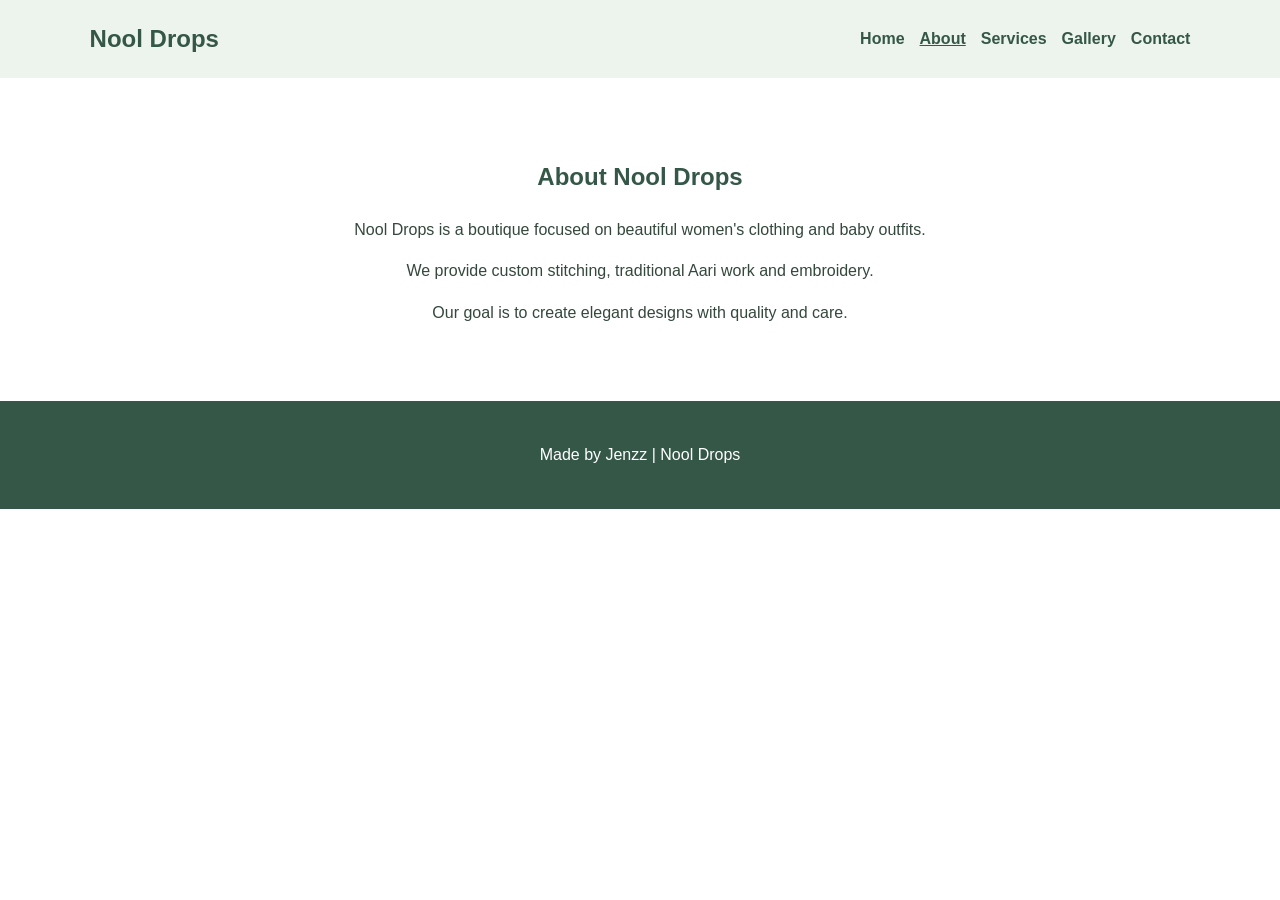
==== about.html @ c2486a04 "Update website" ====
<!DOCTYPE html>
<html lang="en">
<head>
  <meta charset="UTF-8">
  <meta name="viewport" content="width=device-width, initial-scale=1.0">
  <title>About | Nool Drops</title>
  <link rel="stylesheet" href="style.css">
</head>
<body>
  <header>
    <h2>Nool Drops</h2>
    <nav>
      <a href="index.html">Home</a>
      <a href="about.html">About</a>
      <a href="services.html">Services</a>
      <a href="gallery.html">Gallery</a>
      <a href="contact.html">Contact</a>
    </nav>
  </header>

  <section class="content">
    <h1>About Nool Drops</h1>
    <p>Nool Drops is a boutique focused on beautiful women's clothing and baby outfits.</p>
    <p>We provide custom stitching, traditional Aari work and embroidery.</p>
    <p>Our goal is to create elegant designs with quality and care.</p>
  </section>

  <footer><p>Made by Jenzz | Nool Drops</p></footer>
  <script src="script.js"></script>
</body>
</html>
---- style.css ----
* {
  box-sizing: border-box;
}

body {
  margin: 0;
  font-family: Arial, sans-serif;
  color: #34483b;
  background: #ffffff;
  line-height: 1.6;
}

header {
  background: #edf4ee;
  padding: 20px 7%;
  display: flex;
  justify-content: space-between;
  align-items: center;
  flex-wrap: wrap;
  gap: 15px;
}

header h2 {
  color: #355747;
  margin: 0;
}

nav {
  display: flex;
  flex-wrap: wrap;
  gap: 15px;
}

nav a {
  text-decoration: none;
  color: #355747;
  font-weight: bold;
}

nav a:hover {
  color: #8da995;
}

.hero {
  padding: 100px 7%;
  text-align: center;
  background: #edf4ee;
}

.hero h1 {
  font-size: 42px;
  color: #355747;
}

.hero p {
  font-size: 18px;
}

.content {
  padding: 60px 7%;
  text-align: center;
}

.content h1,
.content h2 {
  color: #355747;
}

.service {
  display: inline-block;
  width: 230px;
  max-width: 100%;
  margin: 12px;
  padding: 20px;
  border: 1px solid #dce6dc;
  border-radius: 8px;
  vertical-align: top;
}

.button {
  display: inline-block;
  padding: 12px 20px;
  margin: 8px;
  background: #355747;
  color: white;
  text-decoration: none;
  border-radius: 5px;
}

.button:hover {
  background: #8da995;
}

.gallery {
  display: grid;
  grid-template-columns: repeat(auto-fit, minmax(220px, 1fr));
  gap: 20px;
  margin-top: 25px;
}

.gallery img {
  width: 100%;
  height: 280px;
  object-fit: cover;
  border-radius: 8px;
}

footer {
  padding: 25px;
  text-align: center;
  background: #355747;
  color: white;
}

@media (max-width: 600px) {
  header {
    flex-direction: column;
  }

  .hero {
    padding: 65px 5%;
  }

  .hero h1 {
    font-size: 32px;
  }

  nav {
    justify-content: center;
  }
}
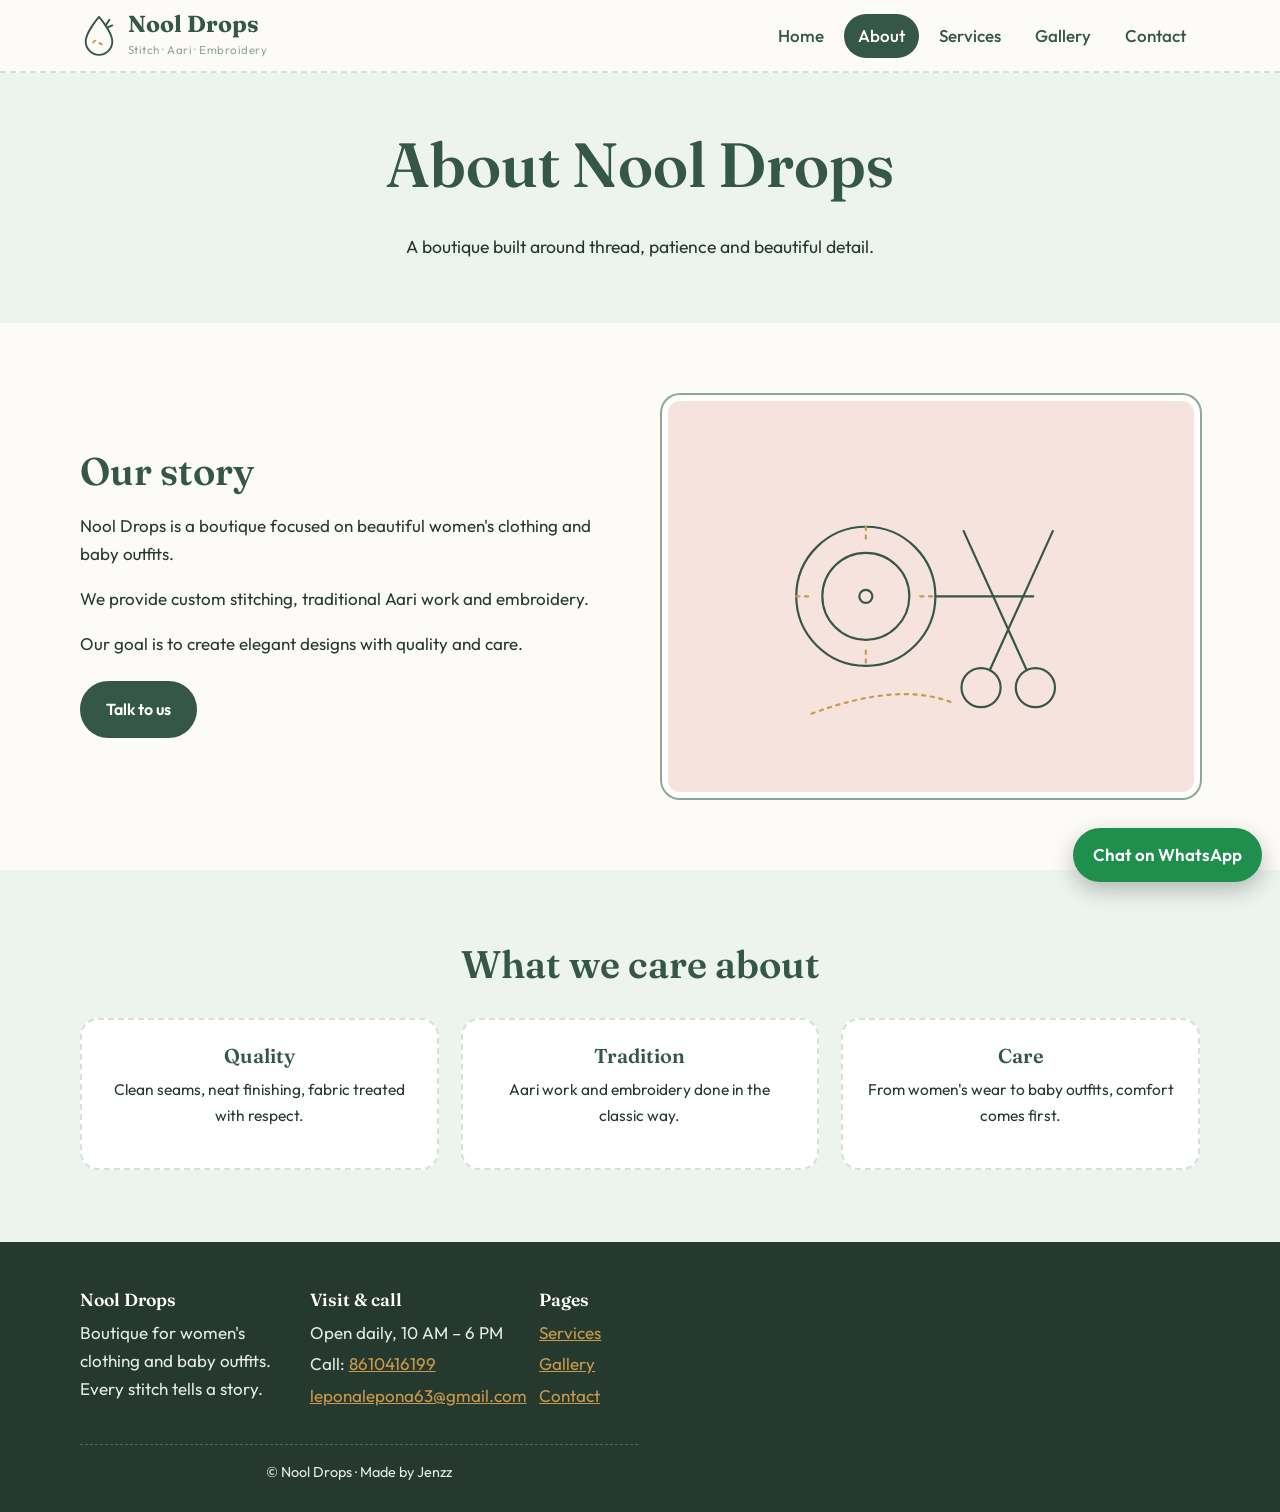
==== commit 3fa18080: "Replace existing website files" ====
--- a/about.html
+++ b/about.html
@@ -1,32 +1,57 @@
-
-<!DOCTYPE html>
-<html lang="en">
-<head>
-  <meta charset="UTF-8">
-  <meta name="viewport" content="width=device-width, initial-scale=1.0">
-  <title>About | Nool Drops</title>
-  <link rel="stylesheet" href="style.css">
-</head>
-<body>
-  <header>
-    <h2>Nool Drops</h2>
-    <nav>
-      <a href="index.html">Home</a>
-      <a href="about.html">About</a>
-      <a href="services.html">Services</a>
-      <a href="gallery.html">Gallery</a>
-      <a href="contact.html">Contact</a>
-    </nav>
-  </header>
-
-  <section class="content">
-    <h1>About Nool Drops</h1>
-    <p>Nool Drops is a boutique focused on beautiful women's clothing and baby outfits.</p>
-    <p>We provide custom stitching, traditional Aari work and embroidery.</p>
-    <p>Our goal is to create elegant designs with quality and care.</p>
-  </section>
-
-  <footer><p>Made by Jenzz | Nool Drops</p></footer>
-  <script src="script.js"></script>
-</body>
-</html>
+<!DOCTYPE html>
+<html lang="en">
+<head>
+  <meta charset="UTF-8">
+  <meta name="viewport" content="width=device-width, initial-scale=1.0">
+  <title>About | Nool Drops</title>
+  <meta name="description" content="About Nool Drops boutique.">
+  <link rel="preconnect" href="https://fonts.googleapis.com">
+  <link rel="preconnect" href="https://fonts.gstatic.com" crossorigin>
+  <link href="https://fonts.googleapis.com/css2?family=Fraunces:wght@500;600;700&family=Outfit:wght@400;500;600&display=swap" rel="stylesheet">
+  <link rel="stylesheet" href="style.css">
+</head>
+<body>
+  <header>
+    <div class="wrap bar">
+      <a class="brand" href="index.html" aria-label="Nool Drops home">
+        <span class="art" data-art="logo"></span>
+        <span><b>Nool Drops</b><small>Stitch &middot; Aari &middot; Embroidery</small></span>
+      </a>
+      <button class="menu" aria-expanded="false" aria-label="Open menu">Menu</button>
+      <nav><a href="index.html">Home</a><a href="about.html">About</a><a href="services.html">Services</a><a href="gallery.html">Gallery</a><a href="contact.html">Contact</a></nav>
+    </div>
+  </header>
+
+  <div class="page-title"><div class="wrap"><h1>About Nool Drops</h1><p>A boutique built around thread, patience and beautiful detail.</p></div></div>
+  <section>
+    <div class="wrap split">
+      <div>
+        <h2>Our story</h2>
+        <p>Nool Drops is a boutique focused on beautiful women's clothing and baby outfits.</p>
+        <p>We provide custom stitching, traditional Aari work and embroidery.</p>
+        <p>Our goal is to create elegant designs with quality and care.</p>
+        <a class="button" href="contact.html">Talk to us</a>
+      </div>
+      <div class="panel draw"><div class="art" data-art="tools" role="img" aria-label="Sketch of tape measure and scissors"></div></div>
+    </div>
+  </section>
+  <section class="alt">
+    <div class="wrap center"><h2>What we care about</h2>
+      <div class="grid">
+        <div class="service"><h3>Quality</h3><p>Clean seams, neat finishing, fabric treated with respect.</p></div>
+        <div class="service"><h3>Tradition</h3><p>Aari work and embroidery done in the classic way.</p></div>
+        <div class="service"><h3>Care</h3><p>From women's wear to baby outfits, comfort comes first.</p></div>
+      </div>
+    </div>
+  </section>
+  <footer>
+    <div class="wrap">
+      <div><h3>Nool Drops</h3><p>Boutique for women's clothing and baby outfits. Every stitch tells a story.</p></div>
+      <div><h3>Visit &amp; call</h3><p>Open daily, 10 AM &ndash; 6 PM</p><p>Call: <a href="tel:+918610416199">8610416199</a></p><p><a href="mailto:leponalepona63@gmail.com">leponalepona63@gmail.com</a></p></div>
+      <div><h3>Pages</h3><p><a href="services.html">Services</a></p><p><a href="gallery.html">Gallery</a></p><p><a href="contact.html">Contact</a></p></div>
+      <p class="copy">&copy; Nool Drops &middot; Made by Jenzz</p>
+    </div>
+  </footer>
+  <script src="script.js"></script>
+</body>
+</html>
--- a/style.css
+++ b/style.css
@@ -1,132 +1,113 @@
-
-* {
-  box-sizing: border-box;
-}
-
-body {
-  margin: 0;
-  font-family: Arial, sans-serif;
-  color: #34483b;
-  background: #ffffff;
-  line-height: 1.6;
-}
-
-header {
-  background: #edf4ee;
-  padding: 20px 7%;
-  display: flex;
-  justify-content: space-between;
-  align-items: center;
-  flex-wrap: wrap;
-  gap: 15px;
-}
-
-header h2 {
-  color: #355747;
-  margin: 0;
-}
-
-nav {
-  display: flex;
-  flex-wrap: wrap;
-  gap: 15px;
-}
-
-nav a {
-  text-decoration: none;
-  color: #355747;
-  font-weight: bold;
-}
-
-nav a:hover {
-  color: #8da995;
-}
-
-.hero {
-  padding: 100px 7%;
-  text-align: center;
-  background: #edf4ee;
-}
-
-.hero h1 {
-  font-size: 42px;
-  color: #355747;
-}
-
-.hero p {
-  font-size: 18px;
-}
-
-.content {
-  padding: 60px 7%;
-  text-align: center;
-}
-
-.content h1,
-.content h2 {
-  color: #355747;
-}
-
-.service {
-  display: inline-block;
-  width: 230px;
-  max-width: 100%;
-  margin: 12px;
-  padding: 20px;
-  border: 1px solid #dce6dc;
-  border-radius: 8px;
-  vertical-align: top;
-}
-
-.button {
-  display: inline-block;
-  padding: 12px 20px;
-  margin: 8px;
-  background: #355747;
-  color: white;
-  text-decoration: none;
-  border-radius: 5px;
-}
-
-.button:hover {
-  background: #8da995;
-}
-
-.gallery {
-  display: grid;
-  grid-template-columns: repeat(auto-fit, minmax(220px, 1fr));
-  gap: 20px;
-  margin-top: 25px;
-}
-
-.gallery img {
-  width: 100%;
-  height: 280px;
-  object-fit: cover;
-  border-radius: 8px;
-}
-
-footer {
-  padding: 25px;
-  text-align: center;
-  background: #355747;
-  color: white;
-}
-
-@media (max-width: 600px) {
-  header {
-    flex-direction: column;
-  }
-
-  .hero {
-    padding: 65px 5%;
-  }
-
-  .hero h1 {
-    font-size: 32px;
-  }
-
-  nav {
-    justify-content: center;
-  }
-}
+:root{--ink:#26392F;--green:#355747;--sage:#8DA995;--mist:#EDF4EE;--gold:#C99A4B;--blush:#F6E3DE;--paper:#FCFBF8;--line:#D5E1D7;--r:18px}
+*{box-sizing:border-box}
+html{scroll-behavior:smooth}
+body{margin:0;font-family:'Outfit',Arial,sans-serif;color:var(--ink);background:var(--paper);line-height:1.65;font-size:17px}
+h1,h2,h3{font-family:'Fraunces',Georgia,serif;line-height:1.15;margin:0 0 .5em;color:var(--green);font-weight:600}
+h1{font-size:clamp(2.2rem,5.5vw,3.9rem)}h2{font-size:clamp(1.6rem,3.5vw,2.4rem)}h3{font-size:1.25rem}
+p{margin:0 0 1em;max-width:62ch}
+a{color:inherit}
+:focus-visible{outline:3px solid var(--gold);outline-offset:3px}
+.wrap{width:min(1120px,90%);margin:auto}
+section{padding:72px 0}
+.center{text-align:center}.center p{margin-inline:auto}
+
+/* header */
+header{position:sticky;top:0;z-index:50;background:rgba(252,251,248,.94);backdrop-filter:blur(8px);border-bottom:2px dashed var(--line)}
+.bar{display:flex;align-items:center;justify-content:space-between;gap:16px;padding:12px 0}
+.brand{display:flex;align-items:center;gap:10px;text-decoration:none}
+.brand .art{width:38px;color:var(--green)}
+.brand b{font-family:'Fraunces',serif;font-size:1.45rem;color:var(--green);line-height:1}
+.brand small{display:block;font-size:.72rem;color:var(--sage);letter-spacing:.04em}
+nav{display:flex;gap:6px;align-items:center}
+nav a{text-decoration:none;font-weight:500;padding:8px 14px;border-radius:99px;color:var(--green)}
+nav a:hover{background:var(--mist)}
+nav a.current{background:var(--green);color:#fff}
+.menu{display:none;background:none;border:2px solid var(--green);color:var(--green);border-radius:10px;padding:6px 12px;font:inherit;font-weight:600;cursor:pointer}
+
+/* buttons */
+.button{display:inline-block;padding:13px 24px;margin:6px 8px 6px 0;background:var(--green);color:#fff;text-decoration:none;border-radius:99px;font-weight:600;border:2px solid var(--green);transition:background .2s,transform .2s;cursor:pointer;font-family:inherit;font-size:1rem}
+.button:hover{background:var(--ink);transform:translateY(-2px)}
+.button.ghost{background:transparent;color:var(--green)}.button.ghost:hover{background:var(--mist)}
+.button.wa{background:#1f8f4e;border-color:#1f8f4e}
+
+/* hero */
+.hero{padding:56px 0 72px;background:radial-gradient(circle at 85% 20%,var(--blush),transparent 45%),var(--mist)}
+.hero .wrap{display:grid;grid-template-columns:1.1fr .9fr;gap:40px;align-items:center}
+.pill{display:inline-block;background:#fff;border:2px dashed var(--gold);color:#8a6422;padding:6px 16px;border-radius:99px;font-weight:600;margin-bottom:18px}
+.hero p{font-size:1.15rem}
+.stage{position:relative;max-width:420px;margin:auto;width:100%}
+.stage .arch{border-radius:999px 999px 24px 24px;overflow:hidden;border:6px solid #fff;box-shadow:0 0 0 2px var(--sage);aspect-ratio:4/5;background:var(--blush)}
+.stage .arch{display:grid;place-items:center;padding-top:8%}
+.stage .arch .art{width:76%;color:var(--green)}
+.panel{background:var(--blush);border:6px solid #fff;box-shadow:0 0 0 2px var(--sage);border-radius:var(--r);aspect-ratio:4/3;display:grid;place-items:center}
+.panel .art{width:62%;color:var(--green)}
+.stage .badge{position:absolute;background:#fff;border-radius:50%;width:104px;height:104px;display:grid;place-items:center;box-shadow:0 6px 18px rgba(38,57,47,.15);border:2px dashed var(--sage)}
+.stage .badge .art{width:64px;color:var(--green)}
+.b1{left:-34px;bottom:48px}.b2{right:-26px;top:70px}.b2 .art{color:var(--gold)}
+
+/* drawn art */
+.art svg{width:100%;height:auto;display:block;fill:none;stroke:currentColor;stroke-width:2;stroke-linecap:round;stroke-linejoin:round}
+.art .st{stroke-dasharray:3 5;stroke:var(--gold)}
+.art .fl{fill:var(--blush)}
+.draw svg path:not(.st),.draw svg circle:not(.fl){stroke-dasharray:1;stroke-dashoffset:1;animation:draw 2.2s .3s ease forwards}
+@keyframes draw{to{stroke-dashoffset:0}}
+
+/* running-stitch divider */
+.stitch{border:0;border-top:3px dashed var(--gold);width:min(1120px,90%);margin:0 auto;opacity:.7}
+
+/* cards */
+.grid{display:grid;grid-template-columns:repeat(auto-fit,minmax(230px,1fr));gap:22px;margin-top:32px}
+.service{background:#fff;border:2px dashed var(--line);border-radius:var(--r);padding:24px;text-align:center;transition:border-color .2s}
+.service:hover{border-color:var(--sage)}
+.service .art{width:92px;margin:0 auto 12px;color:var(--green)}
+.service p{margin-inline:auto;font-size:.97rem}
+.alt{background:var(--mist)}
+.offer{background:var(--green);color:#fff;border-radius:28px;padding:40px;display:flex;flex-wrap:wrap;align-items:center;justify-content:space-between;gap:20px}
+.offer h2,.offer p{color:#fff;margin:0}
+.offer .button{background:var(--gold);border-color:var(--gold);color:var(--ink)}
+.steps{counter-reset:s;display:grid;grid-template-columns:repeat(auto-fit,minmax(200px,1fr));gap:22px;margin-top:30px;text-align:left}
+.steps div{counter-increment:s;background:#fff;border-radius:var(--r);padding:22px;border-left:5px solid var(--gold)}
+.steps div:before{content:counter(s);font-family:'Fraunces',serif;font-size:2rem;color:var(--sage)}
+.split{display:grid;grid-template-columns:1fr 1fr;gap:44px;align-items:center}
+.split img{width:100%;border-radius:var(--r);aspect-ratio:4/3;object-fit:cover;border:6px solid #fff;box-shadow:0 0 0 2px var(--sage)}
+.page-title{background:var(--mist);padding:56px 0 44px;text-align:center}
+.page-title p{margin-inline:auto;font-size:1.1rem}
+
+/* gallery */
+.chips{display:flex;flex-wrap:wrap;gap:10px;justify-content:center;margin:24px 0}
+.chips button{font:inherit;padding:8px 18px;border-radius:99px;border:2px solid var(--green);background:#fff;color:var(--green);cursor:pointer;font-weight:600}
+.chips button.on{background:var(--green);color:#fff}
+.gallery{display:grid;grid-template-columns:repeat(auto-fill,minmax(240px,1fr));gap:20px}
+.gallery figure{margin:0;background:#fff;border-radius:var(--r);overflow:hidden;border:2px solid var(--line)}
+.gallery figure[hidden]{display:none}
+.gallery img{width:100%;height:290px;object-fit:cover;display:block}
+.gallery .sketch{height:290px;display:grid;place-items:center;background:var(--blush)}
+.gallery .sketch .art{width:150px;color:var(--green)}
+.gallery figcaption{padding:12px 16px;font-weight:500}
+.gallery figcaption small{display:block;color:var(--sage);font-weight:400}
+
+/* contact */
+.contact{display:grid;grid-template-columns:1fr 1fr;gap:36px}
+.box{background:#fff;border:2px dashed var(--line);border-radius:var(--r);padding:28px}
+.box ul{list-style:none;padding:0;margin:0 0 18px}.box li{padding:8px 0;border-bottom:1px dashed var(--line)}
+label{display:block;font-weight:600;margin:12px 0 4px}
+input,select,textarea{width:100%;padding:12px 14px;border:2px solid var(--line);border-radius:12px;font:inherit;background:var(--paper);color:var(--ink)}
+textarea{min-height:110px}
+
+footer{background:var(--ink);color:#e4ece6;padding:48px 0 24px}
+footer .wrap{display:grid;grid-template-columns:repeat(auto-fit,minmax(200px,1fr));gap:28px}
+footer h3{color:#fff;font-size:1.1rem}footer p{margin:.2em 0}footer a{color:var(--gold)}
+footer .copy{grid-column:1/-1;border-top:1px dashed #51695a;padding-top:16px;font-size:.9rem;text-align:center}
+
+.wa-float{position:fixed;right:18px;bottom:18px;z-index:60;background:#1f8f4e;color:#fff;text-decoration:none;font-weight:600;padding:13px 20px;border-radius:99px;box-shadow:0 8px 22px rgba(0,0,0,.25)}
+.wa-float:hover{background:#17703d}
+
+@media(max-width:800px){
+ .menu{display:block}
+ nav{display:none;position:absolute;left:0;right:0;top:100%;background:var(--paper);flex-direction:column;padding:14px;border-bottom:2px dashed var(--line)}
+ nav.open{display:flex}
+ .hero .wrap,.split,.contact{grid-template-columns:1fr}
+ .b1{left:-8px}.b2{right:-8px}
+ section{padding:52px 0}.offer{padding:28px}
+}
+@media(prefers-reduced-motion:reduce){*{animation:none!important;transition:none!important}.draw svg path,.draw svg circle{stroke-dasharray:none!important;stroke-dashoffset:0!important}}
